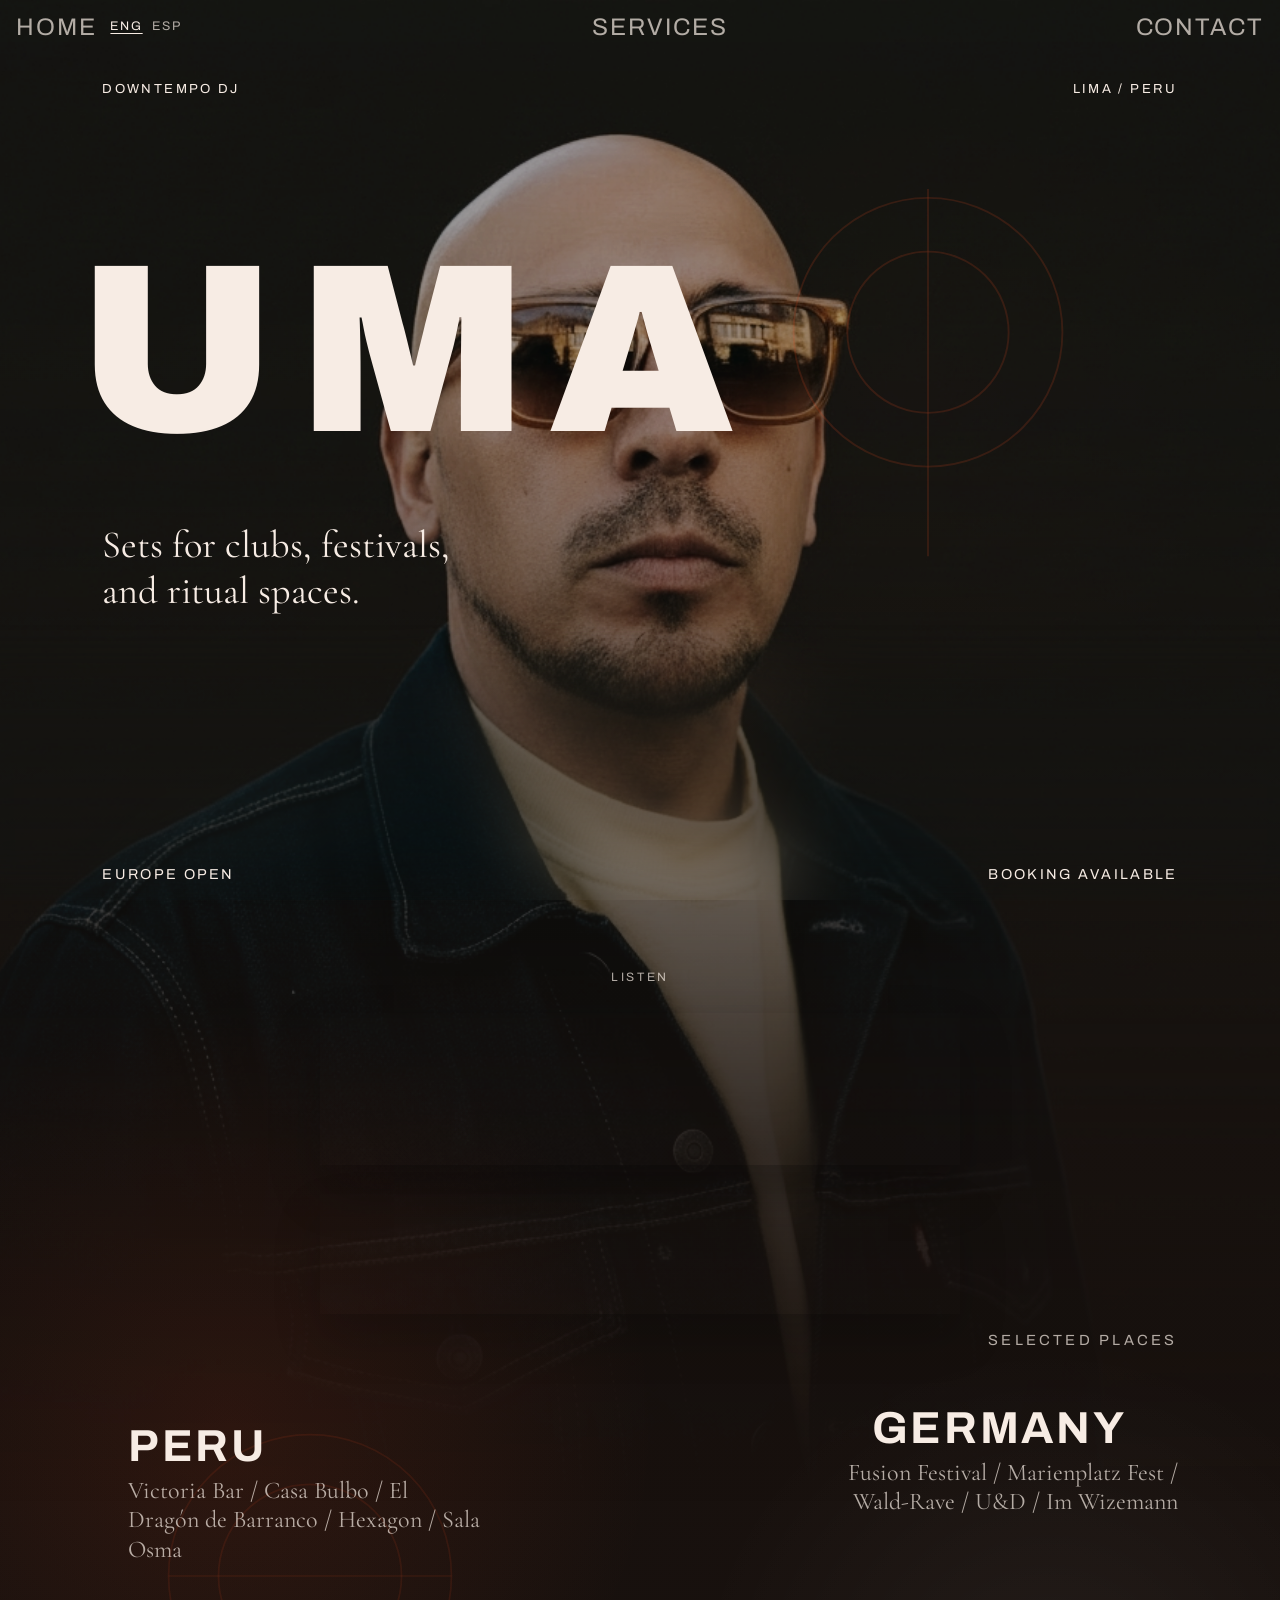
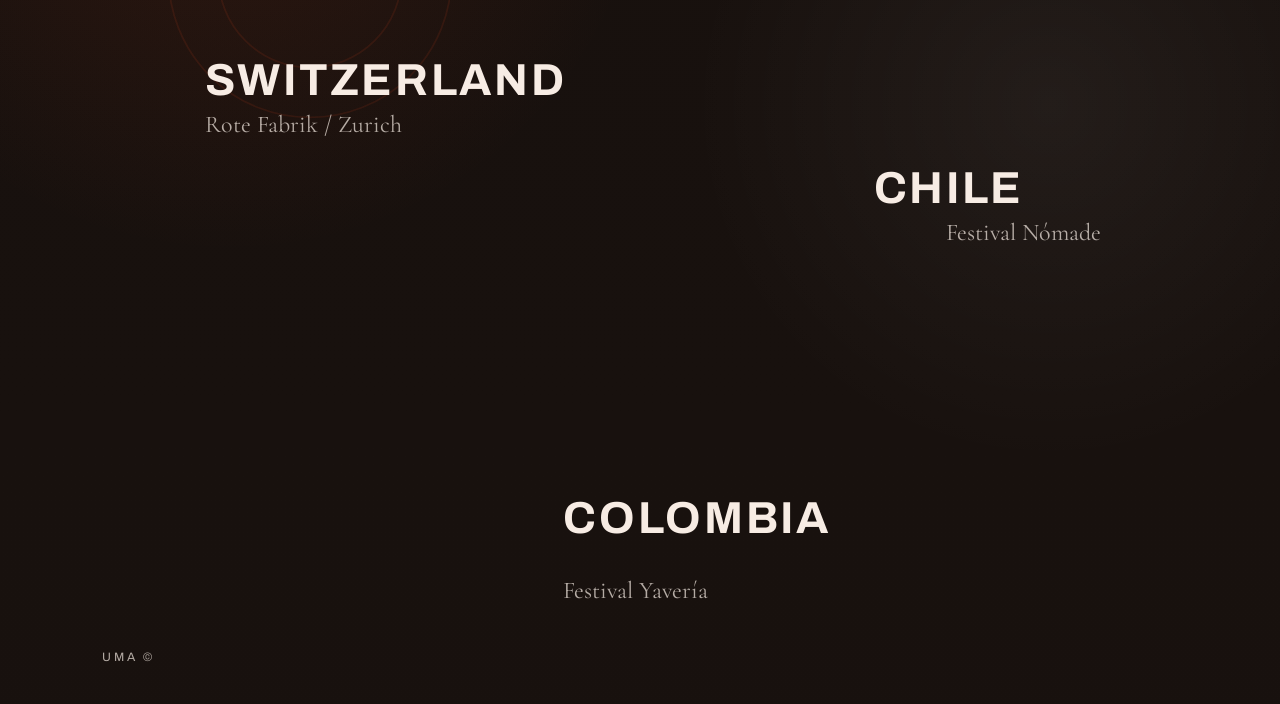
==== version-b/index.html @ 51345c78 "Initial import: version-b static site and Netlify config. Co-authored-by: Cursor <cursoragent@cursor" ====
<!doctype html>
<html lang="en">
  <head>
    <meta charset="UTF-8">
    <meta name="viewport" content="width=device-width, initial-scale=1.0">
    <title>UMA / Version B</title>
    <meta name="description" content="UMA. Downtempo DJ." data-i18n-attr="content" data-i18n="meta.home.description">
    <meta name="theme-color" content="#0a0605">
    <link rel="preconnect" href="https://fonts.googleapis.com">
    <link rel="preconnect" href="https://fonts.gstatic.com" crossorigin>
    <link href="https://fonts.googleapis.com/css2?family=Archivo:wght@400;500;700;900&family=Cormorant+Garamond:wght@400;500;600&display=swap" rel="stylesheet">
    <link rel="stylesheet" href="styles.css?v=20260519b">
  </head>
  <body class="b-home">
    <header class="site-nav">
      <div class="nav-left">
        <span data-i18n="nav.home">Home</span>
        <div class="lang-toggle" aria-label="Language selector">
          <button class="lang-btn is-active" type="button" data-lang="en">ENG</button>
          <button class="lang-btn" type="button" data-lang="es">ESP</button>
        </div>
      </div>
      <a href="services.html" data-i18n="nav.services">Services</a>
      <a href="contact.html" data-i18n="nav.contact">Contact</a>
    </header>

    <main class="home-shell">
      <section class="editorial-stage hero-stage">
        <div class="bg-studio" aria-hidden="true"></div>
        <div class="bg-shade" aria-hidden="true"></div>
        <svg class="geometry geometry-studio" viewBox="0 0 100 100" aria-hidden="true">
          <circle cx="50" cy="38" r="30"></circle>
          <circle cx="50" cy="38" r="18"></circle>
          <path d="M50 6V88"></path>
        </svg>

        <p class="piece top-left" data-i18n="home.kicker">Downtempo DJ</p>
        <p class="piece top-right">Lima / Peru</p>
        <h1 class="piece title-stretch">UMA</h1>
        <p class="piece center-line" data-i18n="home.center">Sets for clubs, festivals, and ritual spaces.</p>
        <p class="piece low-left" data-i18n="home.low_left">Europe open</p>
        <p class="piece low-right" data-i18n="home.low_right">Booking available</p>
      </section>

      <section class="editorial-stage player-stage">
        <p class="player-label" data-i18n="home.listen">Listen</p>
        <div class="embed-shell sound-shell">
          <iframe
            class="sound-banner"
            title="Ayahuasca Fever mixtape"
            width="100%"
            height="166"
            scrolling="no"
            frameborder="no"
            allow="autoplay; encrypted-media"
            src="https://w.soundcloud.com/player/?url=https%3A//api.soundcloud.com/tracks/soundcloud%253Atracks%253A587600895&color=%231b1b1b&auto_play=false&hide_related=false&show_comments=true&show_user=true&show_reposts=false&show_teaser=true"
          ></iframe>
        </div>
        <div class="embed-shell bandcamp-shell">
          <iframe
            class="bandcamp-banner"
            title="Ascendance (UMA UMA Remix) on Bandcamp"
            style="border: 0; height: 120px;"
            src="https://bandcamp.com/EmbeddedPlayer/album=2052285088/size=large/bgcol=333333/linkcol=0f91ff/tracklist=false/artwork=small/track=3740658000/transparent=true/"
            seamless
          >
            <a href="https://discosgraves.bandcamp.com/album/upwards-glide">Upwards Glide by Nash Equilibrium</a>
          </iframe>
        </div>
      </section>

      <section class="editorial-stage places-stage">
        <svg class="geometry geometry-places" viewBox="0 0 100 100" aria-hidden="true">
          <circle cx="50" cy="50" r="34"></circle>
          <circle cx="50" cy="50" r="22"></circle>
          <path d="M16 50H84"></path>
        </svg>

        <p class="piece places-label" data-i18n="home.places">Selected places</p>

        <p class="piece country c1" data-i18n="home.country_peru">Peru</p>
        <p class="piece country-copy cc1">Victoria Bar / Casa Bulbo / El Dragón de Barranco / Hexagon / Sala Osma</p>

        <p class="piece country c2" data-i18n="home.country_germany">Germany</p>
        <p class="piece country-copy cc2">Fusion Festival / Marienplatz Fest / Wald-Rave / U&amp;D / Im Wizemann</p>

        <p class="piece country c3" data-i18n="home.country_switzerland">Switzerland</p>
        <p class="piece country-copy cc3">Rote Fabrik / Zurich</p>

        <p class="piece country c4">Chile</p>
        <p class="piece country-copy cc4">Festival Nómade</p>

        <p class="piece country c5">Colombia</p>
        <p class="piece country-copy cc5">Festival Yavería</p>
      </section>
      <footer class="home-footer">
        <p class="home-mark">UMA ©</p>
      </footer>
    </main>
    <script src="lang.js"></script>
  </body>
</html>
---- version-b/styles.css ----
:root {
  --bg: #140d0b;
  --text: #f7ece4;
  --muted: rgba(247, 236, 228, 0.7);
  --ember: #d64822;
  --ember-soft: rgba(214, 72, 34, 0.18);
  --display: "Archivo", sans-serif;
  --serif: "Cormorant Garamond", serif;
}

*,
*::before,
*::after {
  box-sizing: border-box;
}

body {
  margin: 0;
  min-height: 100vh;
  overflow-x: hidden;
  background: var(--bg);
  color: var(--text);
  font-family: var(--display);
}

a {
  color: inherit;
  text-decoration: none;
}

.site-nav {
  position: fixed;
  top: 0;
  left: 0;
  right: 0;
  z-index: 10;
  display: flex;
  justify-content: space-between;
  gap: 1rem;
  padding: 0.9rem 1rem;
  color: var(--muted);
  font-size: 1.5rem;
  letter-spacing: 0.08em;
  text-transform: uppercase;
}

.nav-left {
  display: flex;
  align-items: flex-start;
  gap: 0.7rem;
}

.lang-toggle {
  display: inline-flex;
  align-items: center;
  gap: 0.28rem;
  margin-top: 0.18rem;
}

.lang-btn {
  appearance: none;
  border: 0;
  background: transparent;
  color: var(--muted);
  font: inherit;
  font-size: 0.52em;
  letter-spacing: 0.14em;
  text-transform: uppercase;
  padding: 0.12rem 0.16rem;
  cursor: pointer;
}

.lang-btn.is-active {
  color: var(--text);
  text-decoration: underline;
  text-underline-offset: 0.24em;
}

.home-shell {
  position: relative;
  min-height: 100vh;
  overflow-x: clip;
  background: #1a1310;
}

.home-shell::before,
.home-shell::after {
  content: "";
  position: absolute;
  inset: 0;
  pointer-events: none;
}

.home-shell::before {
  z-index: 0;
  background:
    radial-gradient(circle at 72% 16%, rgba(214, 72, 34, 0.08), transparent 16%),
    radial-gradient(circle at 18% 62%, rgba(214, 72, 34, 0.12), transparent 24%),
    radial-gradient(circle at 82% 74%, rgba(255, 255, 255, 0.05), transparent 18%),
    linear-gradient(180deg, rgba(20, 13, 11, 0.18) 0%, rgba(22, 15, 12, 0.34) 28%, rgba(22, 15, 12, 0.6) 58%, rgba(24, 17, 14, 0.92) 100%);
}

.home-shell::after {
  inset: 0 0 auto 0;
  height: 168vh;
  z-index: 0;
  background: url("assets/uma-studio.jpeg") 58% top / cover no-repeat;
  filter: contrast(1.03) saturate(0.78) brightness(0.72);
  opacity: 0.92;
  -webkit-mask-image: linear-gradient(180deg, rgba(0, 0, 0, 0.98) 0%, rgba(0, 0, 0, 0.92) 28%, rgba(0, 0, 0, 0.64) 52%, rgba(0, 0, 0, 0.2) 76%, transparent 100%);
  mask-image: linear-gradient(180deg, rgba(0, 0, 0, 0.98) 0%, rgba(0, 0, 0, 0.92) 28%, rgba(0, 0, 0, 0.64) 52%, rgba(0, 0, 0, 0.2) 76%, transparent 100%);
}

.editorial-stage {
  position: relative;
  min-height: 100vh;
  overflow: clip;
  isolation: isolate;
}

.home-shell > .editorial-stage {
  z-index: 1;
}

.bg-studio,
.bg-shade,
.geometry,
.piece {
  position: absolute;
}

.bg-studio {
  inset: 0;
  background: url("assets/uma-studio.jpeg") center center / cover no-repeat;
  transform: scale(1.04);
  z-index: 0;
}

.dimmed {
  filter: grayscale(100%) contrast(1.06) brightness(0.42);
}

.b-home .bg-studio {
  display: none;
}

.b-home .bg-shade {
  display: none;
}

.bg-shade {
  inset: 0;
  background:
    linear-gradient(90deg, rgba(24, 16, 13, 0.78) 0%, rgba(24, 16, 13, 0.46) 38%, rgba(24, 16, 13, 0.08) 100%),
    linear-gradient(180deg, rgba(34, 22, 18, 0.04) 0%, rgba(34, 22, 18, 0.08) 72%, rgba(28, 19, 16, 0.42) 100%),
    radial-gradient(circle at 18% 48%, var(--ember-soft), transparent 26%);
  z-index: 0;
}

.services-shade {
  background:
    linear-gradient(180deg, rgba(24, 16, 13, 0.78), rgba(24, 16, 13, 0.34) 34%, rgba(24, 16, 13, 0.82) 100%);
}

.geometry {
  z-index: 1;
  fill: none;
  stroke: rgba(214, 72, 34, 0.34);
  stroke-width: 0.42;
}

.geometry-studio {
  top: 18vh;
  right: 10vw;
  width: min(28rem, 44vw);
  opacity: 0.52;
}

.geometry-places {
  top: 18vh;
  left: 8vw;
  width: min(26rem, 40vw);
  opacity: 0.36;
}

.geometry-services-b {
  inset: 20vh auto auto 8vw;
  width: min(32rem, 52vw);
  opacity: 0.42;
}

.geometry-contact {
  top: 20vh;
  left: 8vw;
  width: min(24rem, 34vw);
  opacity: 0.34;
}

.piece {
  z-index: 2;
  margin: 0;
}

.top-left,
.top-right,
.contact-left,
.contact-right {
  font-size: 0.82rem;
  letter-spacing: 0.18em;
  text-transform: uppercase;
}

.top-left {
  top: 9vh;
  left: 8vw;
}

.top-right {
  top: 9vh;
  right: 8vw;
}

.title-stretch {
  top: 27vh;
  left: 6vw;
  font-size: clamp(5.8rem, 19vw, 15rem);
  font-weight: 900;
  letter-spacing: 0.08em;
  line-height: 0.9;
}

.center-line {
  top: 58vh;
  left: 8vw;
  font-family: var(--serif);
  font-size: clamp(1.45rem, 3.2vw, 2.4rem);
  max-width: 24rem;
}

.low-left,
.low-right {
  bottom: 2vh;
  font-size: 0.9rem;
  letter-spacing: 0.16em;
  text-transform: uppercase;
}

.low-left {
  left: 8vw;
}

.low-right {
  right: 8vw;
  text-align: right;
}

.contact-left,
.contact-right {
  bottom: 8vh;
}

.contact-left {
  left: 8vw;
}

.contact-right {
  right: 8vw;
}

.hero-stage {
  background: transparent;
}

.hero-stage::before {
  display: none;
}

.hero-stage::after {
  content: "";
  position: absolute;
  left: -2vw;
  right: -2vw;
  bottom: -6vh;
  height: 34vh;
  background: url("assets/uma-studio.jpeg") 58% center / cover no-repeat;
  filter: blur(38px) saturate(0.68) brightness(0.64);
  opacity: 0.56;
  transform: scale(1.08);
  transform-origin: center bottom;
  -webkit-mask-image: linear-gradient(180deg, transparent 0%, rgba(0, 0, 0, 0.62) 28%, rgba(0, 0, 0, 0.92) 68%, transparent 100%);
  mask-image: linear-gradient(180deg, transparent 0%, rgba(0, 0, 0, 0.62) 28%, rgba(0, 0, 0, 0.92) 68%, transparent 100%);
  z-index: 0;
  pointer-events: none;
}

.player-stage {
  position: absolute;
  top: 94vh;
  left: 0;
  right: 0;
  min-height: 52vh;
  height: 52vh;
  background: transparent;
  overflow: visible;
  z-index: 5;
  display: flex;
  flex-direction: column;
  align-items: center;
  gap: 3.2vh;
  padding-top: 13.8vh;
  box-sizing: border-box;
}

.player-stage::before {
  display: none;
}

.player-label {
  position: relative;
  z-index: 2;
  margin: 0;
  font-size: 0.76rem;
  letter-spacing: 0.22em;
  text-transform: uppercase;
  color: var(--muted);
}

.embed-shell {
  position: relative;
  pointer-events: auto;
}

.sound-shell {
  width: min(40rem, calc(100vw - 4rem));
  height: 166px;
  box-shadow: 0 24px 48px rgba(8, 5, 4, 0.24);
}

.bandcamp-shell {
  width: min(40rem, calc(100vw - 4rem));
  height: 120px;
  box-shadow: 0 24px 48px rgba(8, 5, 4, 0.18);
}

.sound-banner,
.bandcamp-banner {
  width: 100%;
  height: 100%;
  display: block;
  border: 0;
}

.places-stage {
  --places-shift: 34vh;
  min-height: 138vh;
  background: transparent;
  overflow: visible;
}

.places-stage .piece {
  transform: translateY(var(--places-shift));
}

.places-stage .geometry-places {
  transform: translateY(var(--places-shift));
}

.home-footer {
  position: relative;
  z-index: 1;
  min-height: 18vh;
  display: flex;
  align-items: flex-end;
  justify-content: flex-start;
  padding: 0 0 4.5vh 8vw;
}

.home-mark {
  margin: 0;
  color: var(--muted);
  font-size: 0.76rem;
  letter-spacing: 0.22em;
  text-transform: uppercase;
}

.places-label {
  top: 14vh;
  right: 8vw;
  font-size: 0.92rem;
  letter-spacing: 0.22em;
  text-transform: uppercase;
  color: var(--muted);
}

.country {
  font-size: clamp(1.45rem, 4vw, 2.8rem);
  font-weight: 700;
  letter-spacing: 0.06em;
  text-transform: uppercase;
}

.country-copy,
.work-copy,
.contact-line {
  font-family: var(--serif);
  line-height: 1.22;
}

.country-copy {
  max-width: 22rem;
  color: var(--muted);
  font-size: clamp(1.05rem, 2vw, 1.5rem);
}

.c1 {
  top: 24vh;
  left: 10vw;
}

.cc1 {
  top: 30vh;
  left: 10vw;
}

.c2 {
  top: 22vh;
  right: 12vw;
}

.cc2 {
  top: 28vh;
  right: 8vw;
  max-width: 24rem;
  text-align: right;
}

.c3 {
  top: 50vh;
  left: 16vw;
}

.cc3 {
  top: 56vh;
  left: 16vw;
}

.c4 {
  top: 62vh;
  right: 20vw;
}

.cc4 {
  top: 68vh;
  right: 14vw;
  text-align: right;
}

.c5 {
  bottom: 34vh;
  left: 44vw;
}

.cc5 {
  bottom: 27vh;
  left: 44vw;
}

.title-work {
  top: 12vh;
  left: 7vw;
  color: rgba(245, 232, 222, 0.08);
  font-size: clamp(6rem, 20vw, 16rem);
  font-weight: 900;
  letter-spacing: 0.08em;
}

.work-item {
  font-family: var(--serif);
  font-size: clamp(2rem, 6vw, 4.8rem);
}

.work-copy {
  max-width: 19rem;
  color: var(--muted);
  font-size: clamp(1.05rem, 2vw, 1.45rem);
}

.w1 {
  top: 28vh;
  right: 12vw;
}

.wc1 {
  top: 37vh;
  right: 9vw;
  text-align: right;
}

.w2 {
  top: 42vh;
  left: 12vw;
}

.wc2 {
  top: 51vh;
  left: 12vw;
}

.w3 {
  top: 58vh;
  right: 8vw;
}

.wc3 {
  top: 67vh;
  right: 8vw;
  text-align: right;
}

.w4 {
  top: 74vh;
  left: 18vw;
}

.wc4 {
  top: 83vh;
  left: 18vw;
}

.contact-stage {
  background:
    radial-gradient(circle at 16% 30%, rgba(214, 72, 34, 0.12), transparent 20%),
    #17100d;
}

.contact-shade {
  background:
    linear-gradient(90deg, rgba(24, 16, 13, 0.84) 0%, rgba(24, 16, 13, 0.6) 36%, rgba(24, 16, 13, 0.18) 100%);
}

.title-contact {
  top: 24vh;
  left: 8vw;
  font-size: clamp(5rem, 13vw, 10rem);
  font-weight: 900;
  letter-spacing: 0.08em;
}

.contact-line {
  font-size: clamp(1.45rem, 3vw, 2.2rem);
}

.cl1 {
  top: 50vh;
  left: 8vw;
}

.cl2 {
  top: 61vh;
  left: 12vw;
}

.cl3 {
  top: 72vh;
  left: 16vw;
  color: var(--muted);
}

.contact-link-inline {
  font-size: 0.92rem;
  letter-spacing: 0.16em;
  text-transform: uppercase;
}

.cli1 {
  left: 8vw;
  bottom: 8vh;
}

.cli2 {
  left: 20vw;
  bottom: 8vh;
}

.live-photo {
  top: 16vh;
  right: 6vw;
  width: min(26rem, 34vw);
  filter: grayscale(100%) contrast(1.08);
  mix-blend-mode: screen;
}

@media (max-width: 920px) {
  .site-nav {
    gap: 0.6rem;
    font-size: 1rem;
    letter-spacing: 0.12em;
  }

  .nav-left {
    gap: 0.45rem;
  }

  .player-stage {
    top: 96vh;
    min-height: 50vh;
    height: 50vh;
    gap: 2.8vh;
    padding-top: 13vh;
  }

  .places-stage {
    --places-shift: 31vh;
    min-height: 156vh;
  }

  .editorial-stage-services {
    min-height: 122vh;
  }

  .geometry-studio,
  .geometry-services-b,
  .geometry-places,
  .geometry-contact {
    width: 70vw;
    right: auto;
    left: 10vw;
  }

  .title-stretch {
    top: 31vh;
    left: 8vw;
  }

  .center-line {
    top: 60vh;
    right: 8vw;
    max-width: none;
  }

  .sound-shell {
    width: min(40rem, calc(100vw - 2rem));
  }

  .bandcamp-shell {
    width: min(40rem, calc(100vw - 2rem));
  }

  .country-copy,
  .work-copy {
    max-width: 20rem;
  }

  .low-right,
  .w1,
  .w2,
  .w3,
  .w4,
  .c1,
  .c2,
  .c3,
  .c4,
  .c5 {
    left: 8vw;
    right: auto;
    text-align: left;
  }

  .cc1,
  .cc2,
  .cc3,
  .cc4,
  .cc5,
  .wc1,
  .wc2,
  .wc3,
  .wc4 {
    left: 8vw;
    right: auto;
    text-align: left;
  }

  .low-left {
    bottom: 5vh;
  }

  .low-right {
    bottom: 1vh;
  }

  .places-label {
    top: 13vh;
    left: 8vw;
    right: auto;
  }

  .c1 {
    top: 24vh;
  }

  .cc1 {
    top: 30vh;
  }

  .c2 {
    top: 41vh;
  }

  .cc2 {
    top: 47vh;
  }

  .c3 {
    top: 58vh;
  }

  .cc3 {
    top: 64vh;
  }

  .c4 {
    top: 75vh;
  }

  .cc4 {
    top: 81vh;
  }

  .c5 {
    top: 80vh;
    bottom: auto;
  }

  .cc5 {
    top: 86vh;
    bottom: auto;
  }

  .w1 {
    top: 30vh;
  }

  .wc1 {
    top: 38vh;
  }

  .w2 {
    top: 48vh;
  }

  .wc2 {
    top: 56vh;
  }

  .w3 {
    top: 66vh;
  }

  .wc3 {
    top: 74vh;
  }

  .w4 {
    top: 84vh;
  }

  .wc4 {
    top: 92vh;
  }

  .title-contact {
    top: 18vh;
  }

  .cl1 {
    top: 46vh;
  }

  .cl2 {
    top: 56vh;
    left: 8vw;
  }

  .cl3 {
    top: 66vh;
    left: 8vw;
  }

  .cli1 {
    left: 8vw;
  }

  .cli2 {
    left: 28vw;
  }

  .live-photo {
    top: 14vh;
    right: 8vw;
    width: 40vw;
  }
}

@media (max-width: 560px) {
  .player-stage {
    top: 98vh;
    min-height: 48vh;
    height: 48vh;
    gap: 2.4vh;
    padding-top: 12.4vh;
  }

  .places-stage {
    --places-shift: 29vh;
    min-height: 164vh;
  }

  .editorial-stage-services {
    min-height: 128vh;
  }

  .top-left,
  .top-right,
  .contact-left,
  .contact-right,
  .low-left,
  .low-right {
    font-size: 0.72rem;
  }

  .bg-studio {
    background-position: 62% center;
  }

  .title-stretch,
  .title-work,
  .title-contact {
    font-size: clamp(4.4rem, 26vw, 8rem);
  }

  .center-line {
    top: 60vh;
    font-size: 1.2rem;
    max-width: 15rem;
  }

  .low-left {
    bottom: 5vh;
  }

  .low-right {
    bottom: 1vh;
  }

  .player-label {
    font-size: 0.72rem;
  }

  .sound-shell {
    width: calc(100vw - 1rem);
  }

  .sound-shell {
    box-shadow: 0 16px 32px rgba(8, 5, 4, 0.22);
  }

  .bandcamp-shell {
    width: calc(100vw - 1rem);
  }

  .country-copy,
  .work-copy,
  .contact-line {
    font-size: 1.05rem;
    max-width: 14rem;
  }

  .site-nav {
    font-size: 0.82rem;
    gap: 0.45rem;
  }

  .lang-btn {
    padding: 0.1rem 0.12rem;
  }

  .home-mark {
    font-size: 0.68rem;
  }

  .live-photo {
    position: absolute;
    top: 14vh;
    right: 6vw;
    width: 44vw;
  }

  .cli2 {
    left: 42vw;
  }
}
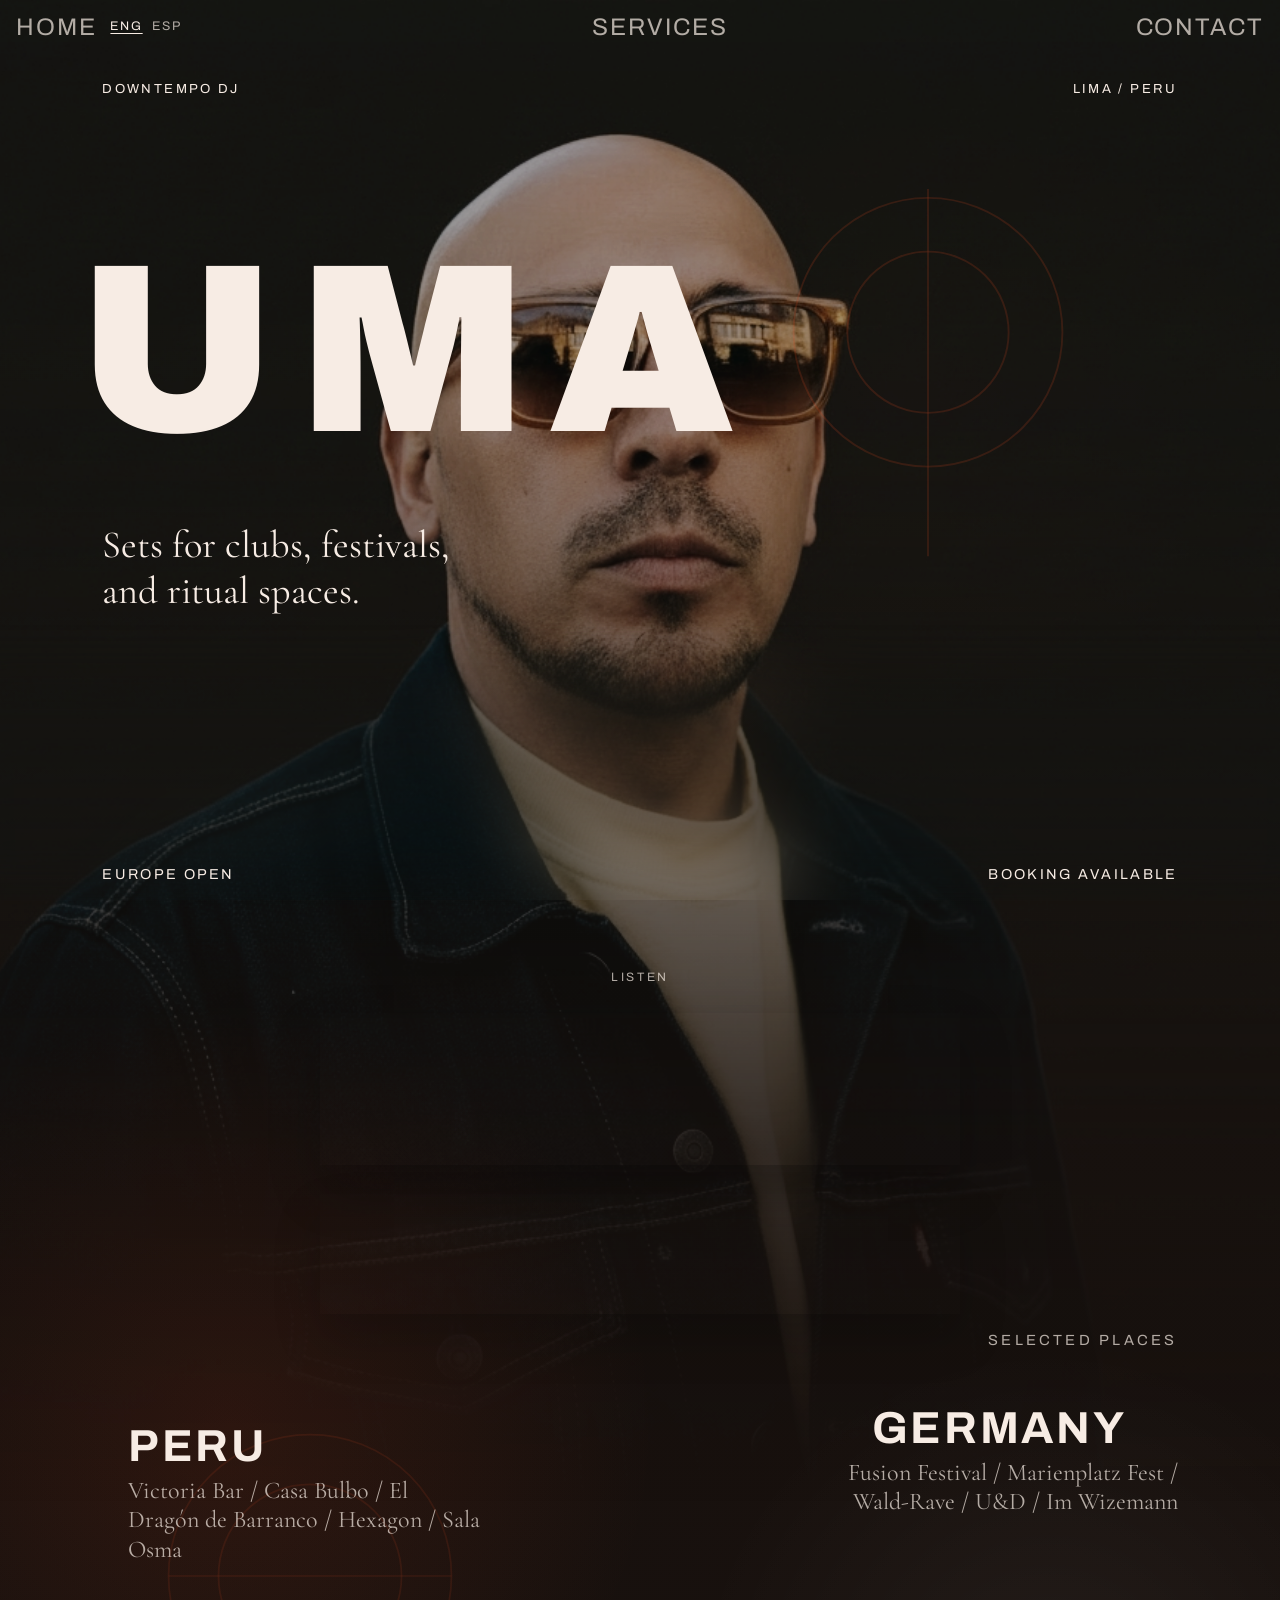
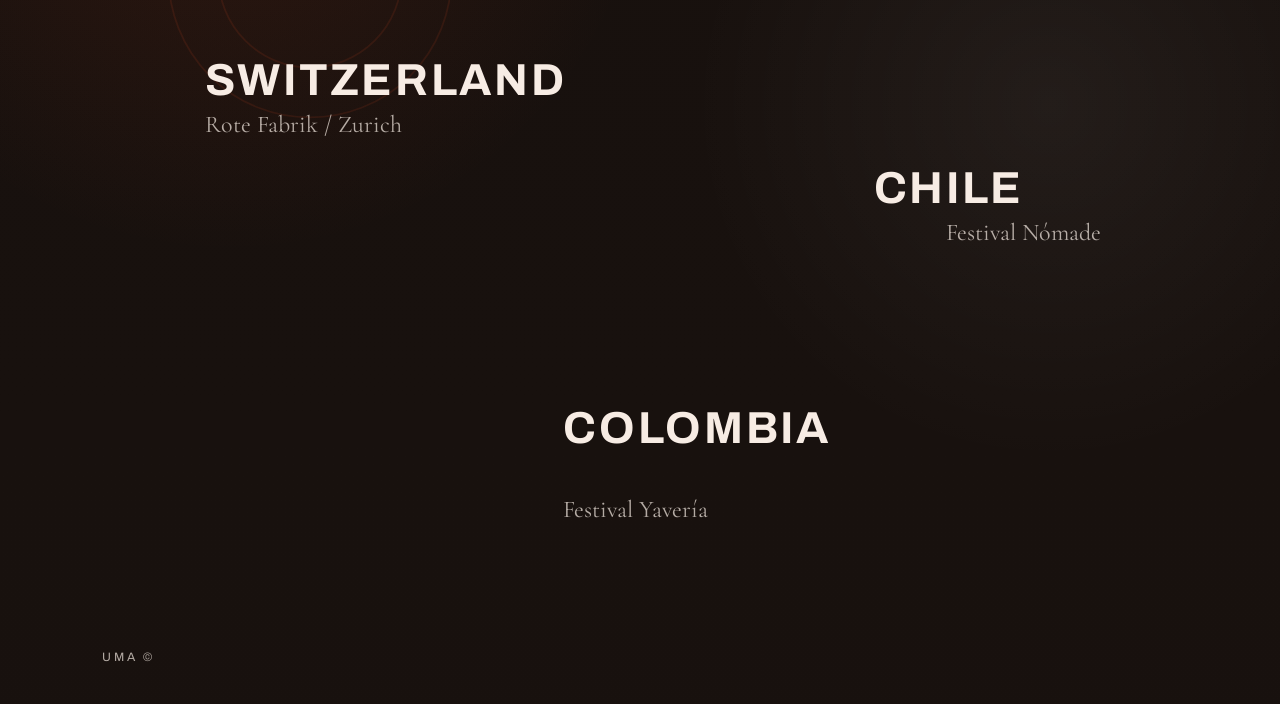
==== commit 55c8af56: "Polish version-b for mobile, nav, and hosting. Improve embed hit targets, scroll nav blur, typograph" ====
--- a/version-b/index.html
+++ b/version-b/index.html
@@ -3,13 +3,13 @@
   <head>
     <meta charset="UTF-8">
     <meta name="viewport" content="width=device-width, initial-scale=1.0">
-    <title>UMA / Version B</title>
+    <title>UMA Music</title>
     <meta name="description" content="UMA. Downtempo DJ." data-i18n-attr="content" data-i18n="meta.home.description">
     <meta name="theme-color" content="#0a0605">
     <link rel="preconnect" href="https://fonts.googleapis.com">
     <link rel="preconnect" href="https://fonts.gstatic.com" crossorigin>
     <link href="https://fonts.googleapis.com/css2?family=Archivo:wght@400;500;700;900&family=Cormorant+Garamond:wght@400;500;600&display=swap" rel="stylesheet">
-    <link rel="stylesheet" href="styles.css?v=20260519b">
+    <link rel="stylesheet" href="styles.css?v=20260519h">
   </head>
   <body class="b-home">
     <header class="site-nav">
@@ -97,6 +97,6 @@
         <p class="home-mark">UMA ©</p>
       </footer>
     </main>
-    <script src="lang.js"></script>
+    <script src="lang.js?v=20260519e"></script>
   </body>
 </html>
--- a/version-b/styles.css
+++ b/version-b/styles.css
@@ -42,6 +42,58 @@
   font-size: 1.5rem;
   letter-spacing: 0.08em;
   text-transform: uppercase;
+  background: transparent;
+  isolation: isolate;
+}
+
+/* Frosted strip + blur; feathered at bottom so no hard edge vs page content */
+.site-nav::before {
+  content: "";
+  position: absolute;
+  top: 0;
+  left: 0;
+  right: 0;
+  height: calc(100% + 3rem);
+  z-index: 0;
+  pointer-events: none;
+  opacity: 0;
+  transition: opacity 0.24s ease;
+  background: linear-gradient(
+    180deg,
+    rgba(12, 9, 7, 0.55) 0%,
+    rgba(12, 9, 7, 0.28) 42%,
+    rgba(12, 9, 7, 0.08) 72%,
+    rgba(12, 9, 7, 0) 100%
+  );
+  backdrop-filter: blur(16px) saturate(1.08);
+  -webkit-backdrop-filter: blur(16px) saturate(1.08);
+  -webkit-mask-image: linear-gradient(
+    180deg,
+    #000 0%,
+    #000 18%,
+    rgba(0, 0, 0, 0.94) 44%,
+    rgba(0, 0, 0, 0.5) 68%,
+    rgba(0, 0, 0, 0.16) 86%,
+    transparent 100%
+  );
+  mask-image: linear-gradient(
+    180deg,
+    #000 0%,
+    #000 18%,
+    rgba(0, 0, 0, 0.94) 44%,
+    rgba(0, 0, 0, 0.5) 68%,
+    rgba(0, 0, 0, 0.16) 86%,
+    transparent 100%
+  );
+}
+
+.site-nav.is-scrolled::before {
+  opacity: 1;
+}
+
+.site-nav > * {
+  position: relative;
+  z-index: 1;
 }
 
 .nav-left {
@@ -120,6 +172,11 @@
 
 .home-shell > .editorial-stage {
   z-index: 1;
+}
+
+/* Above later .editorial-stage sections (e.g. places) so embed iframes receive clicks. */
+.home-shell > .editorial-stage.player-stage {
+  z-index: 6;
 }
 
 .bg-studio,
@@ -302,7 +359,6 @@
   height: 52vh;
   background: transparent;
   overflow: visible;
-  z-index: 5;
   display: flex;
   flex-direction: column;
   align-items: center;
@@ -456,12 +512,12 @@
 }
 
 .c5 {
-  bottom: 34vh;
+  bottom: 44vh;
   left: 44vw;
 }
 
 .cc5 {
-  bottom: 27vh;
+  bottom: 36vh;
   left: 44vw;
 }
 
@@ -611,7 +667,7 @@
 
   .places-stage {
     --places-shift: 31vh;
-    min-height: 156vh;
+    min-height: 140vh;
   }
 
   .editorial-stage-services {
@@ -635,7 +691,10 @@
   .center-line {
     top: 60vh;
     right: 8vw;
-    max-width: none;
+    left: 8vw;
+    max-width: min(22rem, calc(100vw - 1.5rem));
+    font-size: clamp(1.28rem, 3.6vw, 1.9rem);
+    line-height: 1.28;
   }
 
   .sound-shell {
@@ -649,6 +708,19 @@
   .country-copy,
   .work-copy {
     max-width: 20rem;
+  }
+
+  .editorial-stage-services .work-copy {
+    font-size: clamp(1.08rem, 2.85vw, 1.42rem);
+    max-width: min(22rem, calc(100vw - 1.5rem));
+    line-height: 1.28;
+  }
+
+  .contact-stage .contact-line {
+    font-size: clamp(1.02rem, 2.95vw, 1.4rem);
+    max-width: min(22rem, calc(100vw - 1.5rem));
+    line-height: 1.28;
+    overflow-wrap: anywhere;
   }
 
   .low-right,
@@ -727,12 +799,12 @@
   }
 
   .c5 {
-    top: 80vh;
+    top: 72vh;
     bottom: auto;
   }
 
   .cc5 {
-    top: 86vh;
+    top: 78vh;
     bottom: auto;
   }
 
@@ -770,6 +842,17 @@
 
   .title-contact {
     top: 18vh;
+    font-size: clamp(2.2rem, 7.5vw, 5.25rem);
+    letter-spacing: 0.045em;
+    left: max(0.75rem, 3vw);
+    right: max(0.75rem, 3vw);
+    max-width: calc(100vw - 1.5rem);
+    line-height: 1.06;
+    box-sizing: border-box;
+  }
+
+  body.b-contact .contact-stage {
+    overflow: visible;
   }
 
   .cl1 {
@@ -812,7 +895,8 @@
 
   .places-stage {
     --places-shift: 29vh;
-    min-height: 164vh;
+    /* Was 164vh — left a large empty band above the footer on phones */
+    min-height: 124vh;
   }
 
   .editorial-stage-services {
@@ -833,15 +917,26 @@
   }
 
   .title-stretch,
-  .title-work,
+  .title-work {
+    font-size: clamp(4.4rem, 26vw, 8rem);
+  }
+
+  /* Shorter word + Spanish "CONTACTO"; keep inside viewport vs WORK title */
   .title-contact {
-    font-size: clamp(4.4rem, 26vw, 8rem);
+    font-size: clamp(2rem, 9.2vw, 4.25rem);
+    letter-spacing: 0.04em;
+    left: max(0.75rem, 3vw);
+    right: max(0.75rem, 3vw);
+    max-width: calc(100vw - 1.5rem);
+    line-height: 1.06;
+    box-sizing: border-box;
   }
 
   .center-line {
     top: 60vh;
-    font-size: 1.2rem;
-    max-width: 15rem;
+    font-size: clamp(1.38rem, 4.8vw, 2.05rem);
+    max-width: min(22rem, calc(100vw - 1.5rem));
+    line-height: 1.28;
   }
 
   .low-left {
@@ -875,9 +970,31 @@
     max-width: 14rem;
   }
 
+  .editorial-stage-services .work-copy {
+    font-size: clamp(1.14rem, 3.95vw, 1.48rem);
+    max-width: min(22rem, calc(100vw - 1.5rem));
+    line-height: 1.3;
+  }
+
+  .contact-stage .contact-line {
+    font-size: clamp(1.08rem, 3.75vw, 1.52rem);
+    max-width: min(22rem, calc(100vw - 1.5rem));
+    line-height: 1.3;
+    overflow-wrap: anywhere;
+  }
+
   .site-nav {
-    font-size: 0.82rem;
+    font-size: clamp(1rem, 4.2vw, 1.2rem);
     gap: 0.45rem;
+  }
+
+  .places-stage .country {
+    font-size: clamp(1.65rem, 6.2vw, 2.5rem);
+  }
+
+  .places-stage .country-copy {
+    font-size: clamp(1.18rem, 4.1vw, 1.55rem);
+    max-width: min(22rem, calc(100vw - 2rem));
   }
 
   .lang-btn {
@@ -886,6 +1003,11 @@
 
   .home-mark {
     font-size: 0.68rem;
+  }
+
+  .home-footer {
+    min-height: 10vh;
+    padding: 0 0 3vh max(1rem, 8vw);
   }
 
   .live-photo {
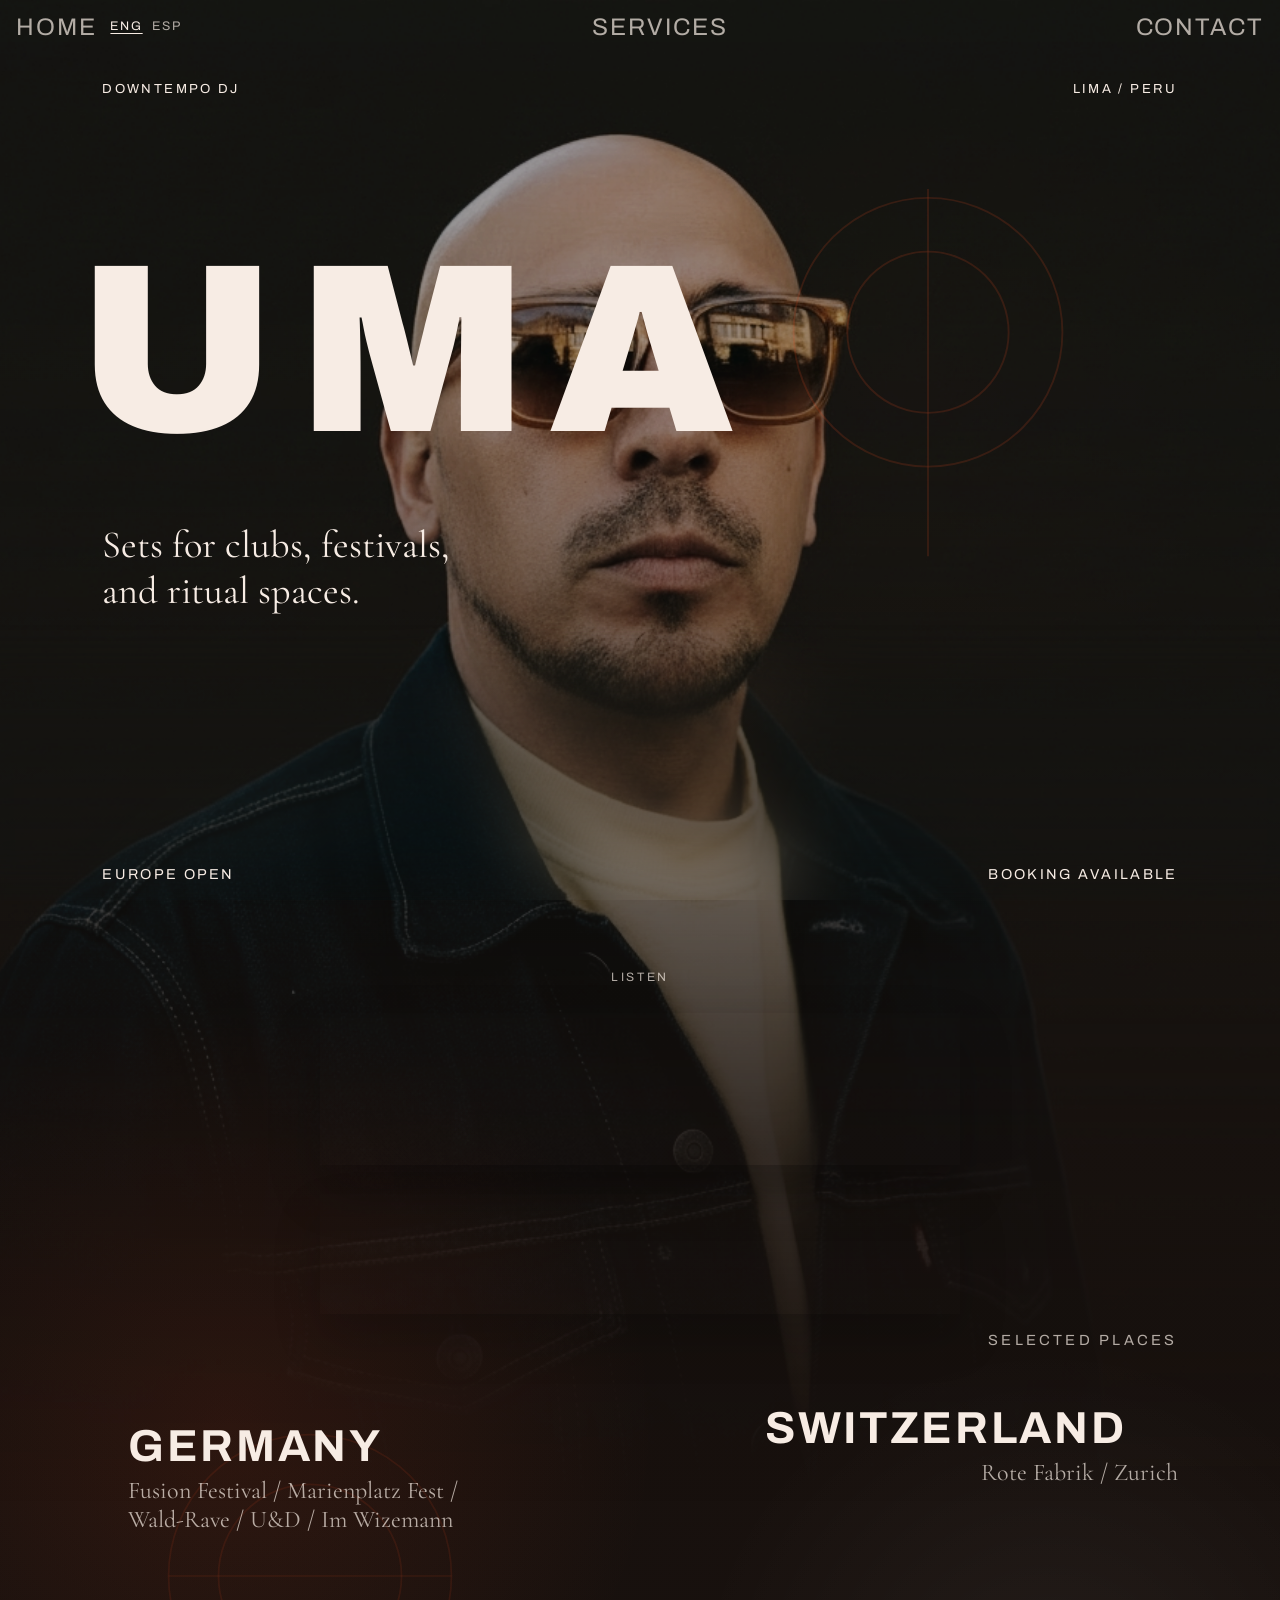
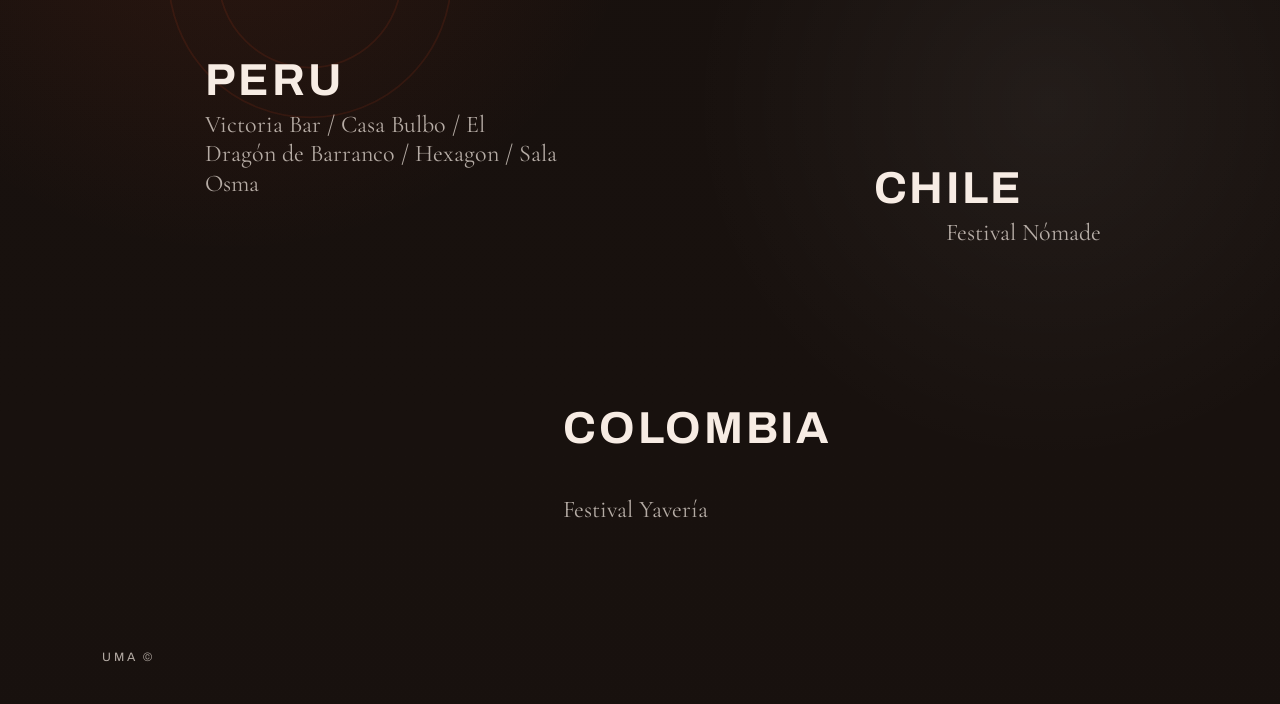
==== commit 56189ea2: "Polish version-b layout and add lightweight scroll reveals. Co-authored-by: Cursor <cursoragent@curs" ====
--- a/version-b/index.html
+++ b/version-b/index.html
@@ -9,7 +9,7 @@
     <link rel="preconnect" href="https://fonts.googleapis.com">
     <link rel="preconnect" href="https://fonts.gstatic.com" crossorigin>
     <link href="https://fonts.googleapis.com/css2?family=Archivo:wght@400;500;700;900&family=Cormorant+Garamond:wght@400;500;600&display=swap" rel="stylesheet">
-    <link rel="stylesheet" href="styles.css?v=20260519h">
+    <link rel="stylesheet" href="styles.css?v=20260519z">
   </head>
   <body class="b-home">
     <header class="site-nav">
@@ -42,7 +42,7 @@
         <p class="piece low-right" data-i18n="home.low_right">Booking available</p>
       </section>
 
-      <section class="editorial-stage player-stage">
+      <section class="editorial-stage player-stage reveal-on-scroll">
         <p class="player-label" data-i18n="home.listen">Listen</p>
         <div class="embed-shell sound-shell">
           <iframe
@@ -69,7 +69,7 @@
         </div>
       </section>
 
-      <section class="editorial-stage places-stage">
+      <section class="editorial-stage places-stage reveal-on-scroll">
         <svg class="geometry geometry-places" viewBox="0 0 100 100" aria-hidden="true">
           <circle cx="50" cy="50" r="34"></circle>
           <circle cx="50" cy="50" r="22"></circle>
@@ -78,14 +78,14 @@
 
         <p class="piece places-label" data-i18n="home.places">Selected places</p>
 
-        <p class="piece country c1" data-i18n="home.country_peru">Peru</p>
-        <p class="piece country-copy cc1">Victoria Bar / Casa Bulbo / El Dragón de Barranco / Hexagon / Sala Osma</p>
+        <p class="piece country c1" data-i18n="home.country_germany">Germany</p>
+        <p class="piece country-copy cc1">Fusion Festival / Marienplatz Fest / Wald-Rave / U&amp;D / Im Wizemann</p>
 
-        <p class="piece country c2" data-i18n="home.country_germany">Germany</p>
-        <p class="piece country-copy cc2">Fusion Festival / Marienplatz Fest / Wald-Rave / U&amp;D / Im Wizemann</p>
+        <p class="piece country c2" data-i18n="home.country_switzerland">Switzerland</p>
+        <p class="piece country-copy cc2">Rote Fabrik / Zurich</p>
 
-        <p class="piece country c3" data-i18n="home.country_switzerland">Switzerland</p>
-        <p class="piece country-copy cc3">Rote Fabrik / Zurich</p>
+        <p class="piece country c3" data-i18n="home.country_peru">Peru</p>
+        <p class="piece country-copy cc3">Victoria Bar / Casa Bulbo / El Dragón de Barranco / Hexagon / Sala Osma</p>
 
         <p class="piece country c4">Chile</p>
         <p class="piece country-copy cc4">Festival Nómade</p>
@@ -93,10 +93,11 @@
         <p class="piece country c5">Colombia</p>
         <p class="piece country-copy cc5">Festival Yavería</p>
       </section>
-      <footer class="home-footer">
+      <footer class="home-footer reveal-on-scroll">
         <p class="home-mark">UMA ©</p>
       </footer>
     </main>
     <script src="lang.js?v=20260519e"></script>
+    <script src="reveal.js?v=20260519z" defer></script>
   </body>
 </html>
--- a/version-b/styles.css
+++ b/version-b/styles.css
@@ -174,9 +174,11 @@
   z-index: 1;
 }
 
-/* Above later .editorial-stage sections (e.g. places) so embed iframes receive clicks. */
-.home-shell > .editorial-stage.player-stage {
-  z-index: 6;
+/* Desktop only: floated listen strip overlaps hero tail; needs stacking over places. */
+@media (min-width: 921px) {
+  .home-shell > .editorial-stage.player-stage {
+    z-index: 6;
+  }
 }
 
 .bg-studio,
@@ -657,21 +659,129 @@
     gap: 0.45rem;
   }
 
+  /* Listen / embeds: reserved band, content vertically centered */
   .player-stage {
-    top: 96vh;
-    min-height: 50vh;
-    height: 50vh;
-    gap: 2.8vh;
-    padding-top: 13vh;
+    position: relative;
+    top: auto;
+    left: auto;
+    right: auto;
+    width: 100%;
+    height: auto;
+    min-height: clamp(20rem, 46vh, 24rem);
+    --home-embeds-pad-bottom: clamp(1.1rem, 3.5vw, 2rem);
+    padding-top: clamp(1.35rem, 4.5vw, 2.35rem);
+    padding-bottom: var(--home-embeds-pad-bottom);
+    gap: clamp(0.85rem, 2.2vh, 1.35rem);
+    justify-content: center;
+    box-sizing: border-box;
+  }
+
+  .home-shell > .editorial-stage.player-stage {
+    z-index: 1;
   }
 
   .places-stage {
-    --places-shift: 31vh;
-    min-height: 140vh;
+    --places-shift: 0;
+    /* Match prior visual inset: section padding + piece offset (one symmetric edge) */
+    --places-edge: calc(max(8vw, 1rem) * 2);
+    /* Title ↔ description (country + copy): flex gap only */
+    --places-inner-gap: calc(clamp(0.75rem, 2.15vh, 1.15rem) + 0.55rem);
+    /* Label→first country and copy→next country (same step); not added between title and copy */
+    --places-between-blocks: clamp(0.5rem, 1.5vh, 0.95rem);
+    min-height: 0;
+    display: flex;
+    flex-direction: column;
+    align-items: flex-start;
+    gap: var(--places-inner-gap);
+    padding-top: clamp(1.25rem, 3.5vh, 2rem);
+    padding-right: var(--places-edge);
+    padding-bottom: clamp(2.5rem, 6vh, 3.5rem);
+    padding-left: var(--places-edge);
+    box-sizing: border-box;
+  }
+
+  .places-stage .geometry-places {
+    position: absolute;
+    top: clamp(3rem, 10vh, 6rem);
+    left: 0;
+    width: min(70vw, 18rem);
+    right: auto;
+    opacity: 0.28;
+    pointer-events: none;
+    z-index: 0;
+    transform: none;
+  }
+
+  .places-stage .piece {
+    position: relative;
+    top: auto;
+    right: auto;
+    bottom: auto;
+    left: auto;
+    width: 100%;
+    max-width: min(22rem, 100%);
+    box-sizing: border-box;
+    transform: none;
+    z-index: 2;
+    margin: 0;
+    text-align: left;
+  }
+
+  /* Odd country titles left, even right — full width inside --places-edge; alignment only */
+  .places-stage .country:nth-child(4n + 3) {
+    align-self: stretch;
+    text-align: left;
+    width: 100%;
+    max-width: none;
+    box-sizing: border-box;
+  }
+
+  .places-stage .country:nth-child(4n + 5) {
+    align-self: stretch;
+    text-align: right;
+    width: 100%;
+    max-width: none;
+    box-sizing: border-box;
+  }
+
+  .places-stage .country-copy:nth-child(4n + 4) {
+    align-self: stretch;
+    text-align: left;
+    width: 100%;
+    max-width: none;
+    box-sizing: border-box;
+  }
+
+  .places-stage .country-copy:nth-child(4n + 6) {
+    align-self: stretch;
+    text-align: right;
+    width: 100%;
+    max-width: none;
+    box-sizing: border-box;
+  }
+
+  .places-stage .country {
+    margin-top: var(--places-between-blocks);
   }
 
   .editorial-stage-services {
+    --services-inline: max(1.45rem, 8vw);
     min-height: 122vh;
+  }
+
+  /* Services: pin titles + copy to the same horizontal stripe (avoids shrink-to-fit bleeding past gutters) */
+  body.b-services .editorial-stage-services .title-work {
+    left: var(--services-inline, max(1.45rem, 8vw));
+    right: var(--services-inline, max(1.45rem, 8vw));
+    width: auto;
+    box-sizing: border-box;
+  }
+
+  body.b-services .editorial-stage-services .work-item {
+    left: var(--services-inline, max(1.45rem, 8vw));
+    right: var(--services-inline, max(1.45rem, 8vw));
+    width: auto;
+    box-sizing: border-box;
   }
 
   .geometry-studio,
@@ -712,15 +822,24 @@
 
   .editorial-stage-services .work-copy {
     font-size: clamp(1.08rem, 2.85vw, 1.42rem);
-    max-width: min(22rem, calc(100vw - 1.5rem));
     line-height: 1.28;
+    left: var(--services-inline, max(1.45rem, 8vw));
+    right: var(--services-inline, max(1.45rem, 8vw));
+    width: auto;
+    max-width: none;
+    box-sizing: border-box;
   }
 
   .contact-stage .contact-line {
-    font-size: clamp(1.02rem, 2.95vw, 1.4rem);
+    font-size: var(--contact-line-size);
     max-width: min(22rem, calc(100vw - 1.5rem));
     line-height: 1.28;
     overflow-wrap: anywhere;
+  }
+
+  body.b-contact .contact-link-inline,
+  body.b-contact .top-left {
+    font-size: var(--contact-line-size);
   }
 
   .low-right,
@@ -760,54 +879,6 @@
     bottom: 1vh;
   }
 
-  .places-label {
-    top: 13vh;
-    left: 8vw;
-    right: auto;
-  }
-
-  .c1 {
-    top: 24vh;
-  }
-
-  .cc1 {
-    top: 30vh;
-  }
-
-  .c2 {
-    top: 41vh;
-  }
-
-  .cc2 {
-    top: 47vh;
-  }
-
-  .c3 {
-    top: 58vh;
-  }
-
-  .cc3 {
-    top: 64vh;
-  }
-
-  .c4 {
-    top: 75vh;
-  }
-
-  .cc4 {
-    top: 81vh;
-  }
-
-  .c5 {
-    top: 72vh;
-    bottom: auto;
-  }
-
-  .cc5 {
-    top: 78vh;
-    bottom: auto;
-  }
-
   .w1 {
     top: 30vh;
   }
@@ -838,6 +909,23 @@
 
   .wc4 {
     top: 92vh;
+  }
+
+  /* Odd work titles left, even right (matches main child order) */
+  .editorial-stage-services .work-item:nth-child(4n + 5) {
+    text-align: left;
+  }
+
+  .editorial-stage-services .work-item:nth-child(4n + 7) {
+    text-align: right;
+  }
+
+  .editorial-stage-services .work-copy:nth-child(4n + 6) {
+    text-align: left;
+  }
+
+  .editorial-stage-services .work-copy:nth-child(4n + 8) {
+    text-align: right;
   }
 
   .title-contact {
@@ -851,6 +939,11 @@
     box-sizing: border-box;
   }
 
+  body.b-contact {
+    /* Match home .center-line at ≤920px */
+    --contact-line-size: clamp(1.28rem, 3.6vw, 1.9rem);
+  }
+
   body.b-contact .contact-stage {
     overflow: visible;
   }
@@ -886,20 +979,38 @@
 
 @media (max-width: 560px) {
   .player-stage {
-    top: 98vh;
-    min-height: 48vh;
-    height: 48vh;
-    gap: 2.4vh;
-    padding-top: 12.4vh;
+    min-height: clamp(20rem, 48vh, 24.5rem);
+    --home-embeds-pad-bottom: clamp(1rem, 3.2vw, 1.85rem);
+    padding-top: clamp(1.2rem, 4.2vw, 2.05rem);
+    padding-bottom: var(--home-embeds-pad-bottom);
+    gap: clamp(0.65rem, 1.8vh, 1.05rem);
+    justify-content: center;
   }
 
   .places-stage {
-    --places-shift: 29vh;
-    /* Was 164vh — left a large empty band above the footer on phones */
-    min-height: 124vh;
+    /* Was: padding H max(8vw,1rem) + piece left max(6vw,0.85rem) */
+    --places-edge: calc(max(8vw, 1rem) + max(6vw, 0.85rem));
+    --places-inner-gap: calc(clamp(0.65rem, 2vh, 1.05rem) + 0.55rem);
+    --places-between-blocks: clamp(0.48rem, 1.45vh, 0.9rem);
+    gap: var(--places-inner-gap);
+    padding-top: clamp(1rem, 3vh, 1.65rem);
+    padding-right: var(--places-edge);
+    padding-bottom: clamp(2rem, 5.5vh, 3rem);
+    padding-left: var(--places-edge);
+  }
+
+  .places-stage .geometry-places {
+    top: clamp(2rem, 8vh, 4.5rem);
+    left: 0;
+    opacity: 0.24;
+  }
+
+  .places-stage .piece {
+    max-width: min(22rem, 100%);
   }
 
   .editorial-stage-services {
+    --services-inline: max(1.65rem, 9.5vw);
     min-height: 128vh;
   }
 
@@ -932,6 +1043,11 @@
     box-sizing: border-box;
   }
 
+  body.b-contact {
+    /* Match home .center-line at ≤560px */
+    --contact-line-size: clamp(1.38rem, 4.8vw, 2.05rem);
+  }
+
   .center-line {
     top: 60vh;
     font-size: clamp(1.38rem, 4.8vw, 2.05rem);
@@ -972,17 +1088,31 @@
 
   .editorial-stage-services .work-copy {
     font-size: clamp(1.14rem, 3.95vw, 1.48rem);
-    max-width: min(22rem, calc(100vw - 1.5rem));
     line-height: 1.3;
-  }
-
+    left: var(--services-inline, max(1.65rem, 9.5vw));
+    right: var(--services-inline, max(1.65rem, 9.5vw));
+    width: auto;
+    max-width: none;
+    box-sizing: border-box;
+  }
+
+  /* Match home .center-line (same breakpoint) */
   .contact-stage .contact-line {
-    font-size: clamp(1.08rem, 3.75vw, 1.52rem);
+    font-size: var(--contact-line-size);
     max-width: min(22rem, calc(100vw - 1.5rem));
     line-height: 1.3;
     overflow-wrap: anywhere;
   }
 
+  body.b-contact .contact-link-inline {
+    font-size: var(--contact-line-size);
+    letter-spacing: 0.12em;
+  }
+
+  body.b-contact .top-left {
+    font-size: var(--contact-line-size);
+  }
+
   .site-nav {
     font-size: clamp(1rem, 4.2vw, 1.2rem);
     gap: 0.45rem;
@@ -1006,8 +1136,8 @@
   }
 
   .home-footer {
-    min-height: 10vh;
-    padding: 0 0 3vh max(1rem, 8vw);
+    min-height: 5vh;
+    padding: 0 0 2vh max(1rem, 8vw);
   }
 
   .live-photo {
@@ -1021,3 +1151,29 @@
     left: 42vw;
   }
 }
+
+/* --- Scroll reveal (opacity + motion only; no blur for perf) --- */
+@media (prefers-reduced-motion: no-preference) {
+  html.js-reveal .reveal-on-scroll {
+    transition:
+      opacity 0.65s cubic-bezier(0.18, 1, 0.28, 1),
+      transform 0.65s cubic-bezier(0.18, 1, 0.28, 1);
+  }
+
+  html.js-reveal .reveal-on-scroll:not(.reveal-visible) {
+    opacity: 0;
+    transform: translate3d(0, 12px, 0);
+  }
+
+  html.js-reveal .reveal-on-scroll.reveal-visible {
+    opacity: 1;
+    transform: translate3d(0, 0, 0);
+  }
+}
+
+@media (prefers-reduced-motion: reduce) {
+  .reveal-on-scroll {
+    opacity: 1 !important;
+    transform: none !important;
+  }
+}
